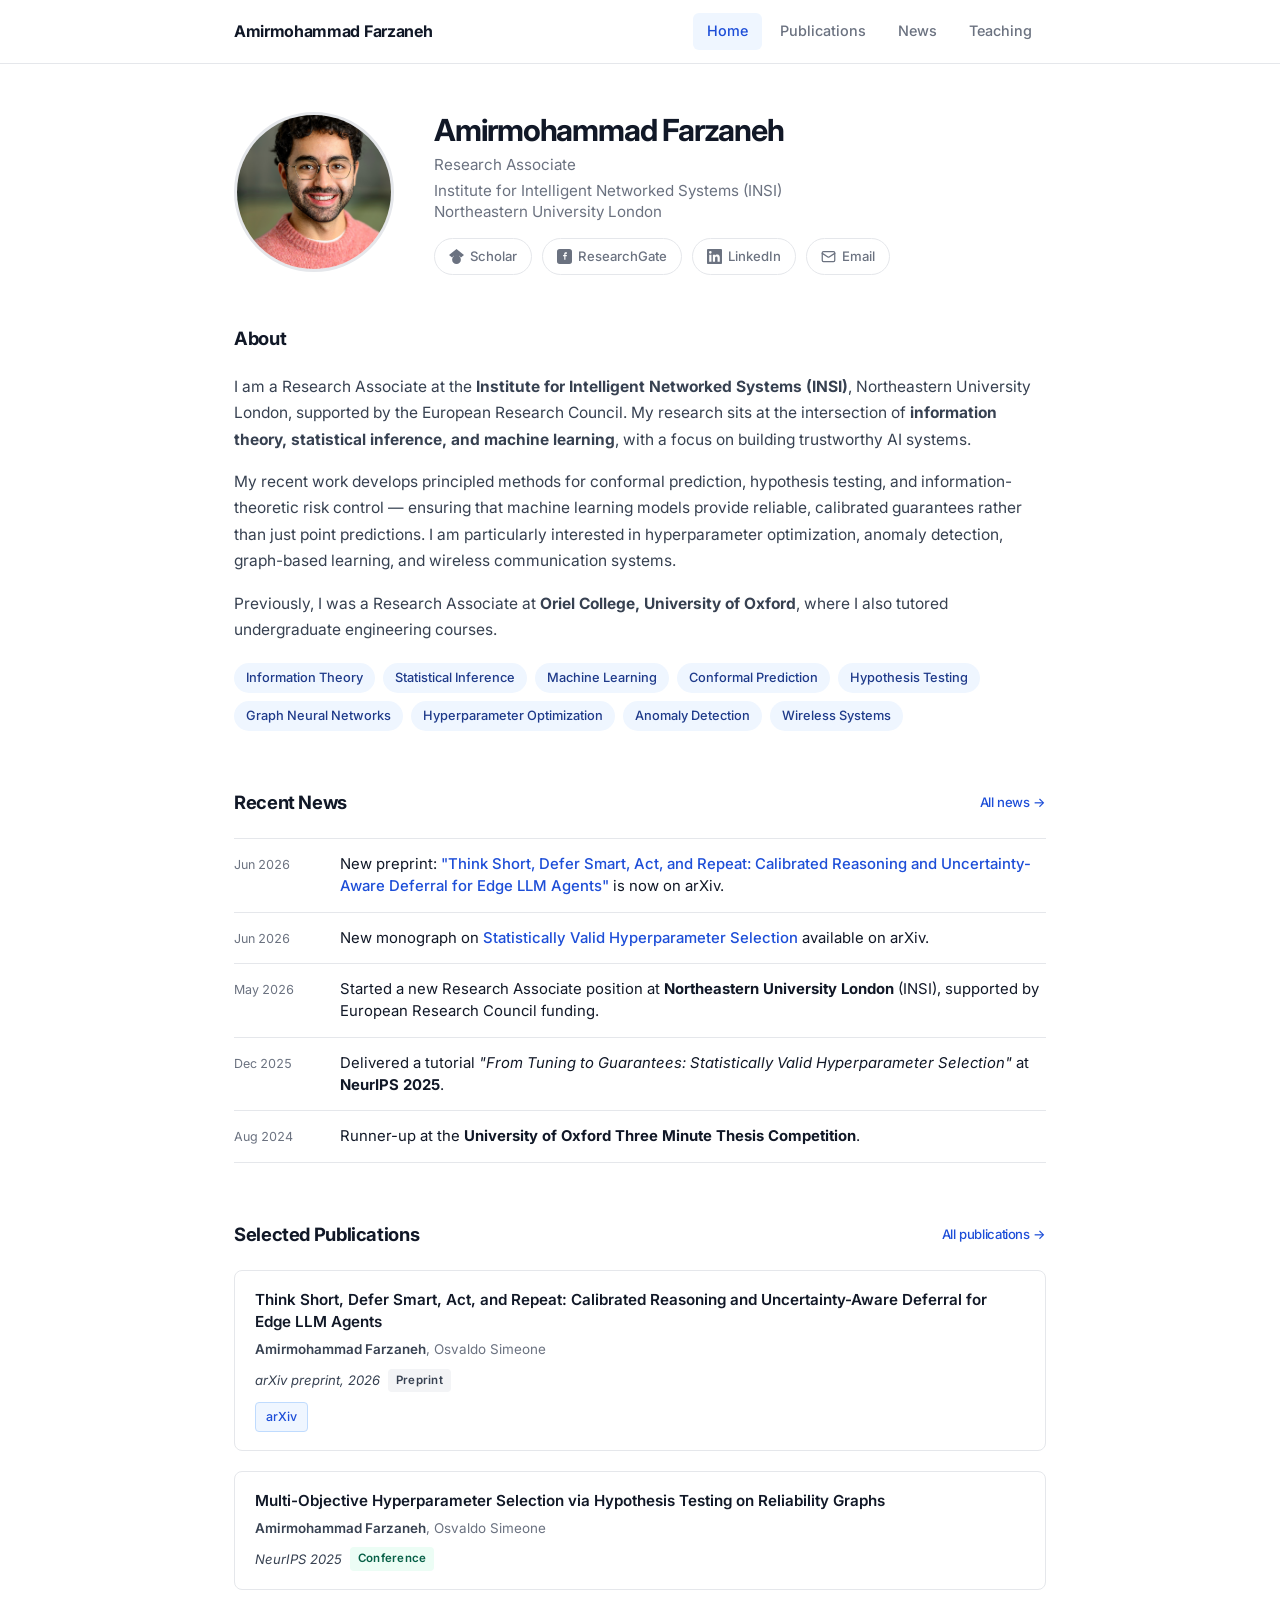
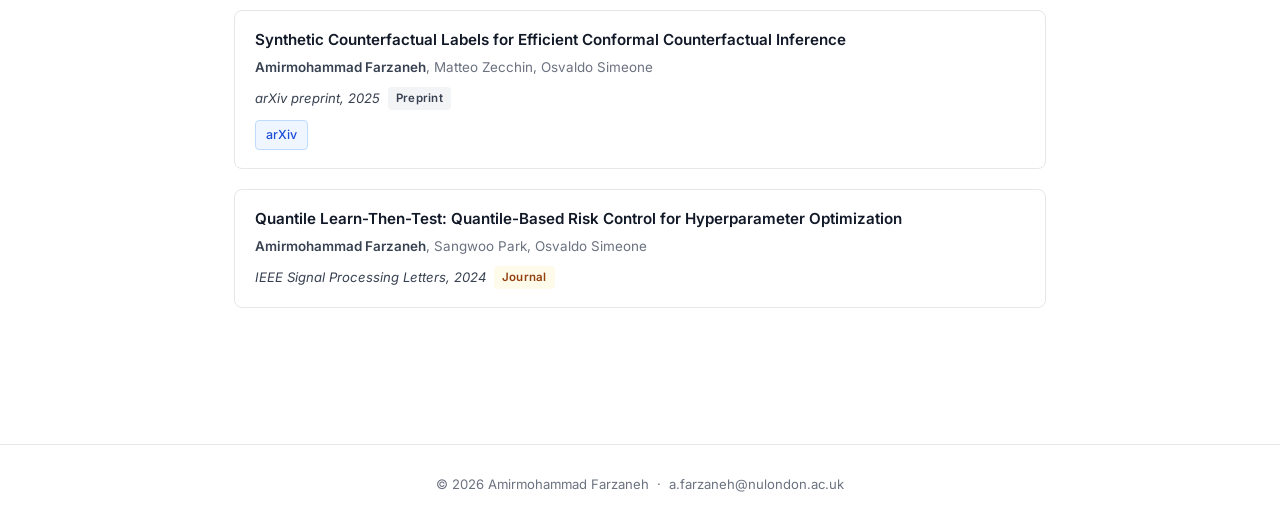
==== index.html @ ac5a04cb "Initial site — migrate from Owlstown to static GitHub Pages" ====
<!DOCTYPE html>
<html lang="en">
<head>
  <meta charset="UTF-8" />
  <meta name="viewport" content="width=device-width, initial-scale=1.0" />
  <title>Amirmohammad Farzaneh</title>
  <meta name="description" content="Research Associate at Northeastern University London. Information theory, statistical inference, and machine learning." />
  <link rel="preconnect" href="https://fonts.googleapis.com" />
  <link rel="preconnect" href="https://fonts.gstatic.com" crossorigin />
  <link href="https://fonts.googleapis.com/css2?family=Inter:wght@400;500;600;700&display=swap" rel="stylesheet" />
  <link rel="stylesheet" href="css/style.css" />
</head>
<body>

<!-- ── Navigation ──────────────────────────────────────── -->
<nav>
  <div class="nav-inner">
    <a href="index.html" class="nav-logo">Amirmohammad Farzaneh</a>
    <button class="nav-toggle" aria-label="Toggle menu" aria-expanded="false">
      <span></span><span></span><span></span>
    </button>
    <ul class="nav-links">
      <li><a href="index.html">Home</a></li>
      <li><a href="publications.html">Publications</a></li>
      <li><a href="news.html">News</a></li>
      <li><a href="teaching.html">Teaching</a></li>
    </ul>
  </div>
</nav>

<!-- ── Main ────────────────────────────────────────────── -->
<main>
  <div class="container">

    <!-- Profile -->
    <div class="profile">
      <div class="profile-photo">
        <img src="assets/profile.jpg" alt="Amirmohammad Farzaneh" />
      </div>
      <div class="profile-info">
        <h1>Amirmohammad Farzaneh</h1>
        <p class="profile-role">Research Associate</p>
        <p class="profile-role">Institute for Intelligent Networked Systems (INSI)<br>Northeastern University London</p>
        <div class="profile-social">
          <!-- Google Scholar -->
          <a class="social-btn" href="https://scholar.google.com/citations?user=N6nCkHMAAAAJ&hl=en" target="_blank" rel="noopener">
            <svg viewBox="0 0 24 24" fill="currentColor"><path d="M12 24a7 7 0 1 1 0-14 7 7 0 0 1 0 14zm0-24L0 9.5l4.838 3.94A8 8 0 0 1 12 10a8 8 0 0 1 7.162 3.44L24 9.5z"/></svg>
            Scholar
          </a>
          <!-- ResearchGate -->
          <a class="social-btn" href="https://www.researchgate.net/profile/Amirmohammad-Farzaneh" target="_blank" rel="noopener">
            <svg viewBox="0 0 24 24" fill="currentColor"><path d="M19.586 0H4.414A4.414 4.414 0 0 0 0 4.414v15.172A4.414 4.414 0 0 0 4.414 24h15.172A4.414 4.414 0 0 0 24 19.586V4.414A4.414 4.414 0 0 0 19.586 0zM13.5 17.354h-1.863v-5.952H9.775V9.54h1.863V7.677c0-1.55.927-2.386 2.318-2.386.659 0 1.346.05 2.004.149v2.191h-1.37c-1.049 0-1.09.499-1.09.999v.91h2.37l-.308 1.862H13.5v5.952z"/></svg>
            ResearchGate
          </a>
          <!-- LinkedIn -->
          <a class="social-btn" href="https://www.linkedin.com/in/amirmfar/" target="_blank" rel="noopener">
            <svg viewBox="0 0 24 24" fill="currentColor"><path d="M20.447 20.452h-3.554v-5.569c0-1.328-.027-3.037-1.852-3.037-1.853 0-2.136 1.445-2.136 2.939v5.667H9.351V9h3.414v1.561h.046c.477-.9 1.637-1.85 3.37-1.85 3.601 0 4.267 2.37 4.267 5.455v6.286zM5.337 7.433a2.062 2.062 0 0 1-2.063-2.065 2.064 2.064 0 1 1 2.063 2.065zm1.782 13.019H3.555V9h3.564v11.452zM22.225 0H1.771C.792 0 0 .774 0 1.729v20.542C0 23.227.792 24 1.771 24h20.451C23.2 24 24 23.227 24 22.271V1.729C24 .774 23.2 0 22.222 0h.003z"/></svg>
            LinkedIn
          </a>
          <!-- Email placeholder -->
          <a class="social-btn" href="mailto:a.farzaneh@nulondon.ac.uk">
            <svg viewBox="0 0 24 24" fill="none" stroke="currentColor" stroke-width="2" stroke-linecap="round" stroke-linejoin="round"><rect x="2" y="4" width="20" height="16" rx="2"/><path d="m22 7-8.97 5.7a1.94 1.94 0 0 1-2.06 0L2 7"/></svg>
            Email
          </a>
        </div>
      </div>
    </div>

    <!-- About -->
    <section>
      <h2 class="section-heading">About</h2>
      <div class="about-body">
        <p>
          I am a Research Associate at the <strong>Institute for Intelligent Networked Systems (INSI)</strong>,
          Northeastern University London, supported by the European Research Council.
          My research sits at the intersection of <strong>information theory, statistical inference,
          and machine learning</strong>, with a focus on building trustworthy AI systems.
        </p>
        <p>
          My recent work develops principled methods for conformal prediction, hypothesis testing,
          and information-theoretic risk control — ensuring that machine learning models provide
          reliable, calibrated guarantees rather than just point predictions. I am particularly
          interested in hyperparameter optimization, anomaly detection, graph-based learning,
          and wireless communication systems.
        </p>
        <p>
          Previously, I was a Research Associate at <strong>Oriel College, University of Oxford</strong>,
          where I also tutored undergraduate engineering courses.
        </p>

        <div class="research-tags">
          <span class="tag">Information Theory</span>
          <span class="tag">Statistical Inference</span>
          <span class="tag">Machine Learning</span>
          <span class="tag">Conformal Prediction</span>
          <span class="tag">Hypothesis Testing</span>
          <span class="tag">Graph Neural Networks</span>
          <span class="tag">Hyperparameter Optimization</span>
          <span class="tag">Anomaly Detection</span>
          <span class="tag">Wireless Systems</span>
        </div>
      </div>
    </section>

    <!-- Recent News -->
    <section>
      <h2 class="section-heading">
        Recent News
        <a href="news.html">All news →</a>
      </h2>
      <ul class="news-preview-list">
        <li class="news-preview-item">
          <span class="news-date-badge">Jun 2026</span>
          <p>New preprint: <a href="https://arxiv.org/abs/2607.26865" target="_blank" rel="noopener">"Think Short, Defer Smart, Act, and Repeat: Calibrated Reasoning and Uncertainty-Aware Deferral for Edge LLM Agents"</a> is now on arXiv.</p>
        </li>
        <li class="news-preview-item">
          <span class="news-date-badge">Jun 2026</span>
          <p>New monograph on <a href="news.html">Statistically Valid Hyperparameter Selection</a> available on arXiv.</p>
        </li>
        <li class="news-preview-item">
          <span class="news-date-badge">May 2026</span>
          <p>Started a new Research Associate position at <strong>Northeastern University London</strong> (INSI), supported by European Research Council funding.</p>
        </li>
        <li class="news-preview-item">
          <span class="news-date-badge">Dec 2025</span>
          <p>Delivered a tutorial <em>"From Tuning to Guarantees: Statistically Valid Hyperparameter Selection"</em> at <strong>NeurIPS 2025</strong>.</p>
        </li>
        <li class="news-preview-item">
          <span class="news-date-badge">Aug 2024</span>
          <p>Runner-up at the <strong>University of Oxford Three Minute Thesis Competition</strong>.</p>
        </li>
      </ul>
    </section>

    <!-- Selected Publications -->
    <section>
      <h2 class="section-heading">
        Selected Publications
        <a href="publications.html">All publications →</a>
      </h2>
      <ul class="pub-list">
        <li class="pub-item">
          <div class="pub-title">
            <a href="https://arxiv.org/abs/2607.26865" target="_blank" rel="noopener">
              Think Short, Defer Smart, Act, and Repeat: Calibrated Reasoning and Uncertainty-Aware Deferral for Edge LLM Agents
            </a>
          </div>
          <div class="pub-authors"><strong>Amirmohammad Farzaneh</strong>, Osvaldo Simeone</div>
          <div class="pub-meta">
            <span class="pub-venue">arXiv preprint, 2026</span>
            <span class="badge badge-pre">Preprint</span>
          </div>
          <div class="pub-links">
            <a class="pub-link" href="https://arxiv.org/abs/2607.26865" target="_blank" rel="noopener">arXiv</a>
          </div>
        </li>

        <li class="pub-item">
          <div class="pub-title">Multi-Objective Hyperparameter Selection via Hypothesis Testing on Reliability Graphs</div>
          <div class="pub-authors"><strong>Amirmohammad Farzaneh</strong>, Osvaldo Simeone</div>
          <div class="pub-meta">
            <span class="pub-venue">NeurIPS 2025</span>
            <span class="badge badge-conf">Conference</span>
          </div>
        </li>

        <li class="pub-item">
          <div class="pub-title">
            <a href="https://arxiv.org/abs/2509.04112" target="_blank" rel="noopener">
              Synthetic Counterfactual Labels for Efficient Conformal Counterfactual Inference
            </a>
          </div>
          <div class="pub-authors"><strong>Amirmohammad Farzaneh</strong>, Matteo Zecchin, Osvaldo Simeone</div>
          <div class="pub-meta">
            <span class="pub-venue">arXiv preprint, 2025</span>
            <span class="badge badge-pre">Preprint</span>
          </div>
          <div class="pub-links">
            <a class="pub-link" href="https://arxiv.org/abs/2509.04112" target="_blank" rel="noopener">arXiv</a>
          </div>
        </li>

        <li class="pub-item">
          <div class="pub-title">Quantile Learn-Then-Test: Quantile-Based Risk Control for Hyperparameter Optimization</div>
          <div class="pub-authors"><strong>Amirmohammad Farzaneh</strong>, Sangwoo Park, Osvaldo Simeone</div>
          <div class="pub-meta">
            <span class="pub-venue">IEEE Signal Processing Letters, 2024</span>
            <span class="badge badge-jour">Journal</span>
          </div>
        </li>
      </ul>
    </section>

  </div>
</main>

<!-- ── Footer ───────────────────────────────────────────── -->
<footer>
  <p>© 2026 Amirmohammad Farzaneh &nbsp;·&nbsp; <a href="mailto:a.farzaneh@nulondon.ac.uk">a.farzaneh@nulondon.ac.uk</a></p>
</footer>

<script src="js/main.js"></script>
</body>
</html>
---- css/style.css ----
/* =========================================================
   afarzaneh.com — main stylesheet
   ========================================================= */

/* ---- Variables ----------------------------------------- */
:root {
  --blue:       #1d4ed8;
  --blue-dark:  #1e3a8a;
  --blue-light: #eff6ff;
  --text:       #111827;
  --muted:      #6b7280;
  --border:     #e5e7eb;
  --bg:         #ffffff;
  --bg-soft:    #f9fafb;
  --radius:     8px;
  --max-w:      860px;
  --nav-h:      64px;
  --transition: 0.18s ease;
}

/* ---- Reset & Base -------------------------------------- */
*, *::before, *::after { box-sizing: border-box; margin: 0; padding: 0; }

html { scroll-behavior: smooth; font-size: 16px; }

body {
  font-family: 'Inter', system-ui, -apple-system, sans-serif;
  color: var(--text);
  background: var(--bg);
  line-height: 1.7;
  -webkit-font-smoothing: antialiased;
}

a {
  color: var(--blue);
  text-decoration: none;
  transition: color var(--transition);
}
a:hover { color: var(--blue-dark); text-decoration: underline; }

img { max-width: 100%; display: block; }

/* ---- Layout -------------------------------------------- */
.container {
  max-width: var(--max-w);
  margin: 0 auto;
  padding: 0 24px;
}

main {
  padding-top: calc(var(--nav-h) + 48px);
  padding-bottom: 80px;
  min-height: calc(100vh - var(--nav-h));
}

section { margin-bottom: 56px; }

/* ---- Navigation ---------------------------------------- */
nav {
  position: fixed;
  top: 0; left: 0; right: 0;
  height: var(--nav-h);
  background: rgba(255,255,255,0.95);
  backdrop-filter: blur(10px);
  border-bottom: 1px solid var(--border);
  z-index: 100;
}

.nav-inner {
  max-width: var(--max-w);
  margin: 0 auto;
  padding: 0 24px;
  height: 100%;
  display: flex;
  align-items: center;
  justify-content: space-between;
}

.nav-logo {
  font-weight: 700;
  font-size: 1rem;
  color: var(--text);
  letter-spacing: -0.02em;
}
.nav-logo:hover { color: var(--blue); text-decoration: none; }

.nav-links {
  display: flex;
  gap: 4px;
  list-style: none;
}

.nav-links a {
  display: block;
  padding: 6px 14px;
  border-radius: 6px;
  font-size: 0.9rem;
  font-weight: 500;
  color: var(--muted);
  transition: color var(--transition), background var(--transition);
}
.nav-links a:hover,
.nav-links a.active {
  color: var(--blue);
  background: var(--blue-light);
  text-decoration: none;
}

/* Hamburger */
.nav-toggle {
  display: none;
  flex-direction: column;
  gap: 5px;
  cursor: pointer;
  padding: 6px;
  border: none;
  background: none;
}
.nav-toggle span {
  display: block;
  width: 22px;
  height: 2px;
  background: var(--text);
  border-radius: 2px;
  transition: var(--transition);
}

/* ---- Page Title ---------------------------------------- */
.page-title {
  font-size: 1.75rem;
  font-weight: 700;
  letter-spacing: -0.03em;
  margin-bottom: 32px;
  color: var(--text);
}

/* ---- Home / About -------------------------------------- */
.profile {
  display: flex;
  gap: 40px;
  align-items: flex-start;
  margin-bottom: 48px;
}

.profile-photo {
  flex-shrink: 0;
  width: 160px;
  height: 160px;
  border-radius: 50%;
  overflow: hidden;
  background: var(--blue-light);
  border: 3px solid var(--border);
  display: flex;
  align-items: center;
  justify-content: center;
}

.profile-photo img {
  width: 100%;
  height: 100%;
  object-fit: cover;
}

.profile-photo .initials {
  font-size: 2.5rem;
  font-weight: 700;
  color: var(--blue);
  letter-spacing: -0.04em;
}

.profile-info h1 {
  font-size: 1.9rem;
  font-weight: 700;
  letter-spacing: -0.04em;
  line-height: 1.2;
  margin-bottom: 6px;
}

.profile-role {
  font-size: 0.95rem;
  color: var(--muted);
  margin-bottom: 4px;
  line-height: 1.4;
}

.profile-social {
  display: flex;
  gap: 10px;
  margin-top: 16px;
  flex-wrap: wrap;
}

.social-btn {
  display: inline-flex;
  align-items: center;
  gap: 6px;
  padding: 6px 14px;
  border: 1px solid var(--border);
  border-radius: 20px;
  font-size: 0.82rem;
  font-weight: 500;
  color: var(--muted);
  transition: border-color var(--transition), color var(--transition), background var(--transition);
}
.social-btn:hover {
  border-color: var(--blue);
  color: var(--blue);
  background: var(--blue-light);
  text-decoration: none;
}
.social-btn svg { width: 15px; height: 15px; }

/* About body text */
.about-body p {
  margin-bottom: 16px;
  color: #374151;
  font-size: 0.97rem;
}

.research-tags {
  display: flex;
  flex-wrap: wrap;
  gap: 8px;
  margin-top: 20px;
}

.tag {
  display: inline-block;
  padding: 4px 12px;
  background: var(--blue-light);
  color: var(--blue-dark);
  border-radius: 20px;
  font-size: 0.8rem;
  font-weight: 500;
}

/* Home — Recent News preview */
.news-preview-list {
  list-style: none;
  display: flex;
  flex-direction: column;
  gap: 0;
}

.news-preview-item {
  display: flex;
  gap: 16px;
  padding: 14px 0;
  border-bottom: 1px solid var(--border);
  align-items: baseline;
}
.news-preview-item:first-child { border-top: 1px solid var(--border); }

.news-date-badge {
  flex-shrink: 0;
  width: 90px;
  font-size: 0.78rem;
  color: var(--muted);
  font-variant-numeric: tabular-nums;
  padding-top: 1px;
}

.news-preview-item p {
  font-size: 0.93rem;
  color: var(--text);
  line-height: 1.5;
}
.news-preview-item a { font-weight: 500; }

/* Section headings */
.section-heading {
  font-size: 1.15rem;
  font-weight: 700;
  letter-spacing: -0.02em;
  margin-bottom: 20px;
  color: var(--text);
  display: flex;
  align-items: center;
  justify-content: space-between;
}

.section-heading a {
  font-size: 0.82rem;
  font-weight: 500;
  color: var(--blue);
}

/* ---- Publications -------------------------------------- */
.year-group { margin-bottom: 40px; }

.year-label {
  font-size: 0.78rem;
  font-weight: 700;
  letter-spacing: 0.08em;
  text-transform: uppercase;
  color: var(--muted);
  margin-bottom: 12px;
  padding-bottom: 8px;
  border-bottom: 1px solid var(--border);
}

.pub-list {
  list-style: none;
  display: flex;
  flex-direction: column;
  gap: 20px;
}

.pub-item {
  padding: 18px 20px;
  border: 1px solid var(--border);
  border-radius: var(--radius);
  background: var(--bg);
  transition: border-color var(--transition), box-shadow var(--transition);
}
.pub-item:hover {
  border-color: #93c5fd;
  box-shadow: 0 2px 12px rgba(29,78,216,0.07);
}

.pub-title {
  font-size: 0.95rem;
  font-weight: 600;
  color: var(--text);
  line-height: 1.45;
  margin-bottom: 5px;
}
.pub-title a { color: inherit; }
.pub-title a:hover { color: var(--blue); text-decoration: none; }

.pub-authors {
  font-size: 0.84rem;
  color: var(--muted);
  margin-bottom: 8px;
}
.pub-authors strong { color: #374151; font-weight: 600; }

.pub-meta {
  display: flex;
  align-items: center;
  gap: 8px;
  flex-wrap: wrap;
}

.pub-venue {
  font-size: 0.82rem;
  color: #374151;
  font-style: italic;
}

.badge {
  display: inline-block;
  padding: 2px 8px;
  border-radius: 4px;
  font-size: 0.72rem;
  font-weight: 600;
  letter-spacing: 0.02em;
}

.badge-conf   { background: #ecfdf5; color: #065f46; }
.badge-jour   { background: #fffbeb; color: #92400e; }
.badge-pre    { background: #f3f4f6; color: #374151; }
.badge-workshop { background: #fdf4ff; color: #6b21a8; }

.pub-links {
  display: flex;
  gap: 8px;
  margin-top: 10px;
  flex-wrap: wrap;
}

.pub-link {
  display: inline-flex;
  align-items: center;
  gap: 4px;
  font-size: 0.78rem;
  font-weight: 500;
  color: var(--blue);
  padding: 3px 10px;
  border: 1px solid #bfdbfe;
  border-radius: 4px;
  background: var(--blue-light);
  transition: background var(--transition), border-color var(--transition);
}
.pub-link:hover {
  background: #dbeafe;
  border-color: var(--blue);
  text-decoration: none;
}

/* ---- News / Posts ------------------------------------- */
.news-list {
  display: flex;
  flex-direction: column;
  gap: 24px;
}

.news-card {
  padding: 22px 24px;
  border: 1px solid var(--border);
  border-radius: var(--radius);
  background: var(--bg);
  transition: border-color var(--transition), box-shadow var(--transition);
}
.news-card:hover {
  border-color: #93c5fd;
  box-shadow: 0 2px 12px rgba(29,78,216,0.07);
}

.news-card-date {
  font-size: 0.78rem;
  color: var(--muted);
  margin-bottom: 6px;
  font-variant-numeric: tabular-nums;
}

.news-card-title {
  font-size: 1.05rem;
  font-weight: 700;
  color: var(--text);
  margin-bottom: 10px;
  line-height: 1.35;
  letter-spacing: -0.02em;
}

.news-card-body {
  font-size: 0.9rem;
  color: #374151;
  line-height: 1.6;
}

/* ---- Teaching ------------------------------------------ */
.teaching-intro {
  font-size: 0.95rem;
  color: #374151;
  margin-bottom: 28px;
  line-height: 1.65;
}

.institution-group { margin-bottom: 40px; }

.institution-name {
  font-size: 0.78rem;
  font-weight: 700;
  letter-spacing: 0.08em;
  text-transform: uppercase;
  color: var(--muted);
  margin-bottom: 12px;
  padding-bottom: 8px;
  border-bottom: 1px solid var(--border);
}

.course-list {
  list-style: none;
  display: flex;
  flex-direction: column;
  gap: 14px;
}

.course-item {
  padding: 16px 20px;
  border: 1px solid var(--border);
  border-radius: var(--radius);
  display: flex;
  gap: 16px;
  align-items: flex-start;
  background: var(--bg);
  transition: border-color var(--transition), box-shadow var(--transition);
}
.course-item:hover {
  border-color: #93c5fd;
  box-shadow: 0 2px 12px rgba(29,78,216,0.07);
}

.course-code {
  flex-shrink: 0;
  width: 36px;
  height: 36px;
  border-radius: 8px;
  background: var(--blue-light);
  display: flex;
  align-items: center;
  justify-content: center;
  font-size: 0.7rem;
  font-weight: 700;
  color: var(--blue-dark);
  text-align: center;
  line-height: 1.2;
}

.course-name {
  font-size: 0.95rem;
  font-weight: 600;
  color: var(--text);
  margin-bottom: 2px;
}

.course-desc {
  font-size: 0.85rem;
  color: var(--muted);
}

/* ---- Footer -------------------------------------------- */
footer {
  border-top: 1px solid var(--border);
  padding: 28px 24px;
  text-align: center;
  font-size: 0.82rem;
  color: var(--muted);
}

footer a { color: var(--muted); }
footer a:hover { color: var(--blue); }

/* ---- Utilities ----------------------------------------- */
.mt-2 { margin-top: 8px; }
.mt-4 { margin-top: 16px; }

/* ---- Responsive ---------------------------------------- */
@media (max-width: 640px) {
  :root { --nav-h: 56px; }

  main { padding-top: calc(var(--nav-h) + 32px); }

  .nav-links {
    display: none;
    position: absolute;
    top: var(--nav-h);
    left: 0; right: 0;
    background: var(--bg);
    border-bottom: 1px solid var(--border);
    flex-direction: column;
    gap: 0;
    padding: 8px 16px 16px;
  }
  .nav-links.open { display: flex; }
  .nav-links a { padding: 10px 12px; border-radius: 6px; }

  .nav-toggle { display: flex; }

  .profile { flex-direction: column; align-items: center; text-align: center; gap: 20px; }
  .profile-social { justify-content: center; }
  .profile-photo { width: 130px; height: 130px; }
  .profile-info h1 { font-size: 1.6rem; }

  .news-preview-item { flex-direction: column; gap: 4px; }
  .news-date-badge { width: auto; }

  .page-title { font-size: 1.4rem; }

  .pub-item, .news-card, .course-item { padding: 14px 16px; }
}
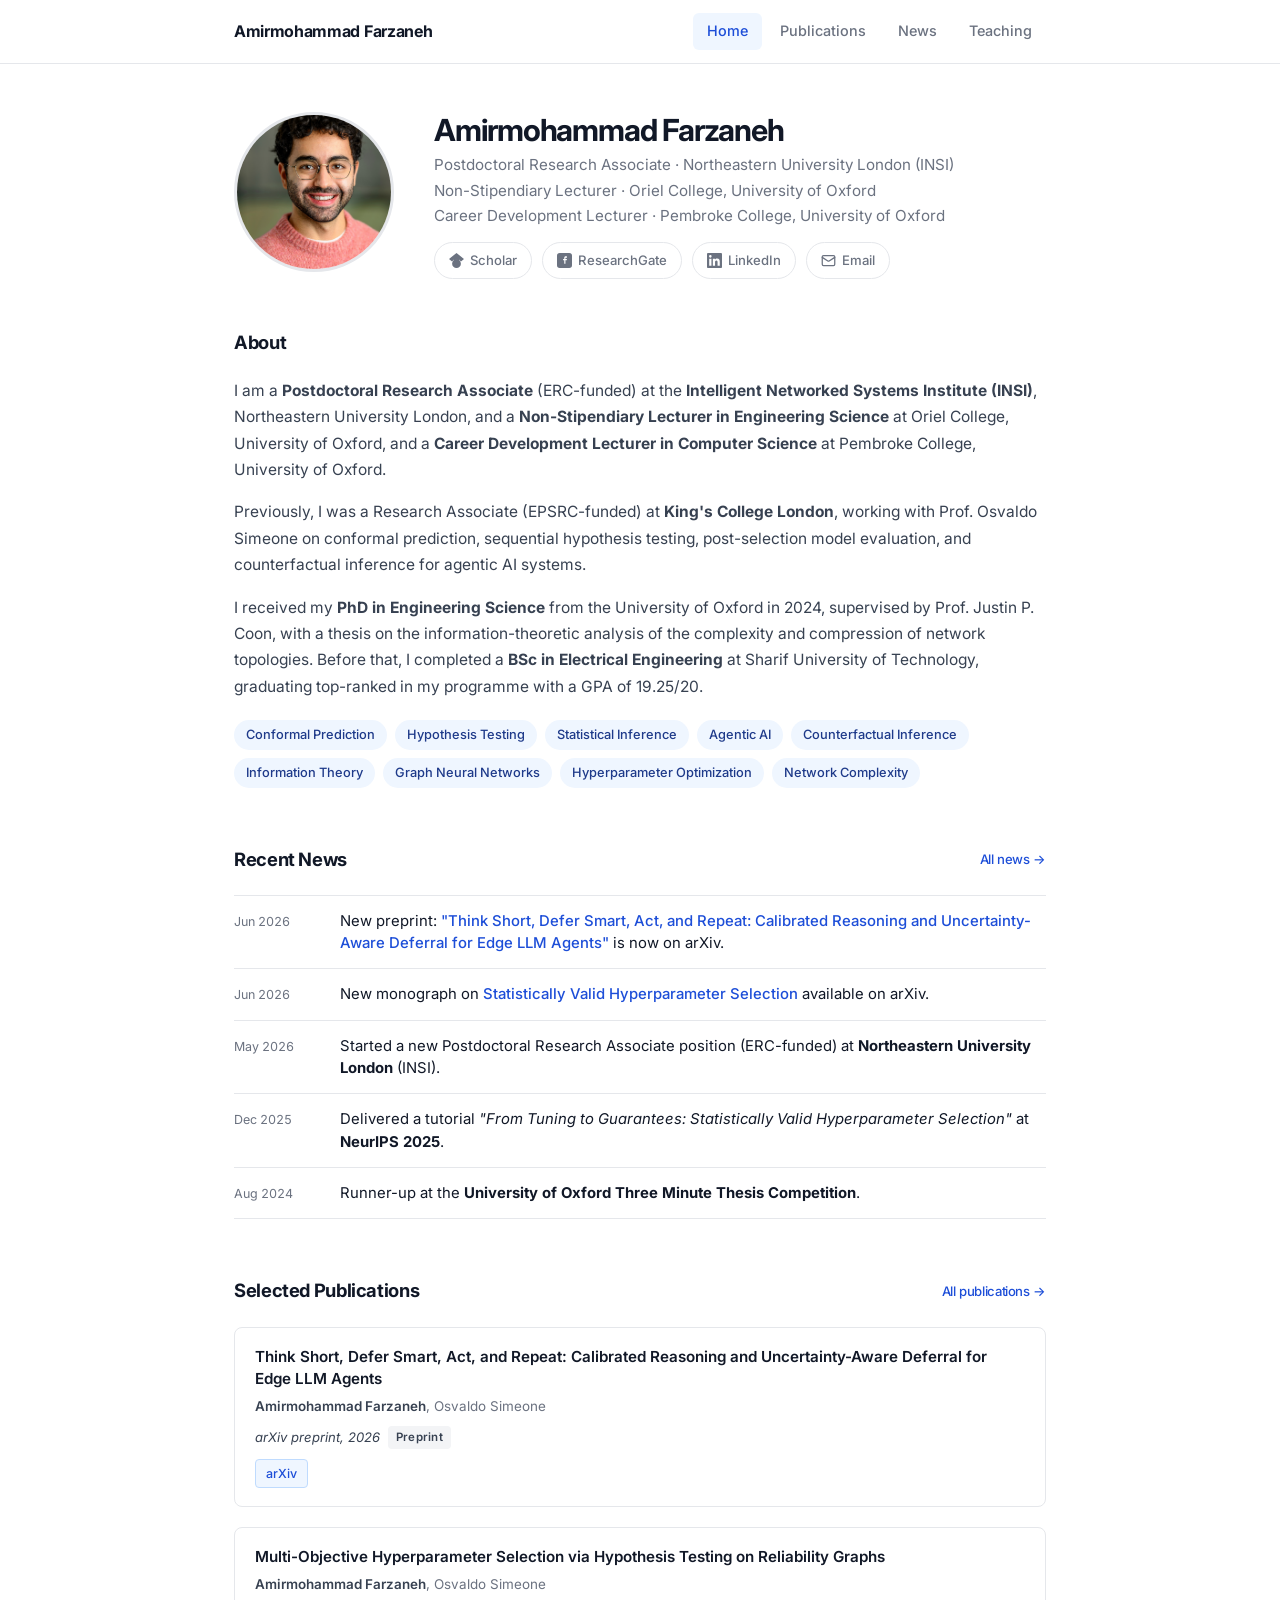
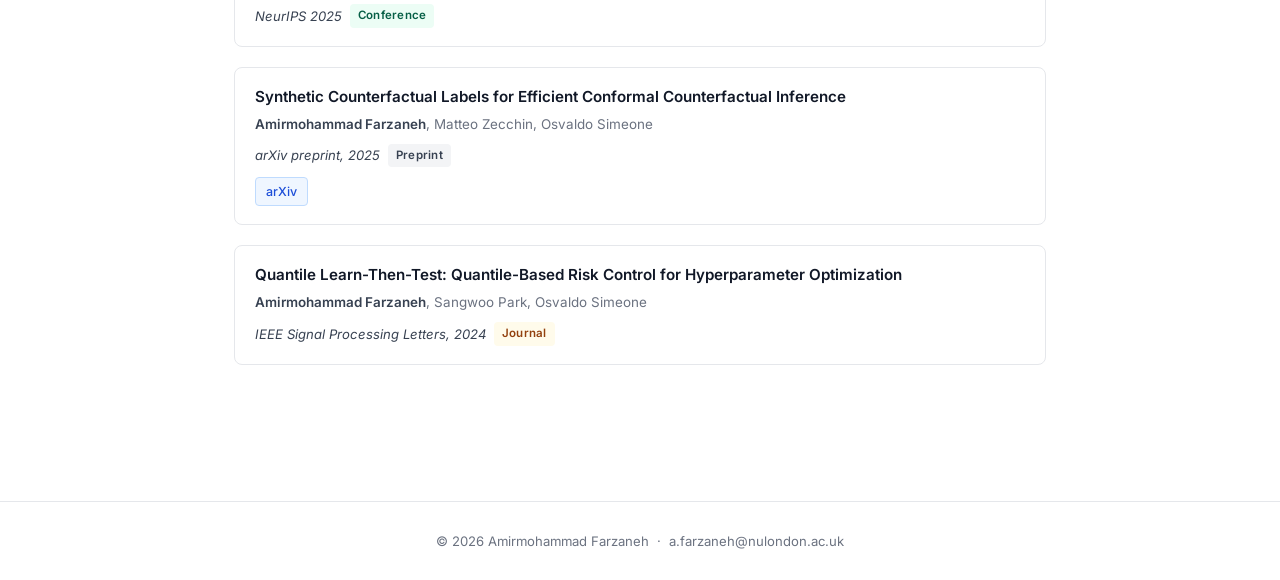
==== commit 61ebbe20: "Fix bio and titles to match CV accurately" ====
--- a/index.html
+++ b/index.html
@@ -39,8 +39,9 @@
       </div>
       <div class="profile-info">
         <h1>Amirmohammad Farzaneh</h1>
-        <p class="profile-role">Research Associate</p>
-        <p class="profile-role">Institute for Intelligent Networked Systems (INSI)<br>Northeastern University London</p>
+        <p class="profile-role">Postdoctoral Research Associate · Northeastern University London (INSI)</p>
+        <p class="profile-role">Non-Stipendiary Lecturer · Oriel College, University of Oxford</p>
+        <p class="profile-role">Career Development Lecturer · Pembroke College, University of Oxford</p>
         <div class="profile-social">
           <!-- Google Scholar -->
           <a class="social-btn" href="https://scholar.google.com/citations?user=N6nCkHMAAAAJ&hl=en" target="_blank" rel="noopener">
@@ -71,33 +72,35 @@
       <h2 class="section-heading">About</h2>
       <div class="about-body">
         <p>
-          I am a Research Associate at the <strong>Institute for Intelligent Networked Systems (INSI)</strong>,
-          Northeastern University London, supported by the European Research Council.
-          My research sits at the intersection of <strong>information theory, statistical inference,
-          and machine learning</strong>, with a focus on building trustworthy AI systems.
+          I am a <strong>Postdoctoral Research Associate</strong> (ERC-funded) at the
+          <strong>Intelligent Networked Systems Institute (INSI)</strong>, Northeastern University London,
+          and a <strong>Non-Stipendiary Lecturer in Engineering Science</strong> at Oriel College,
+          University of Oxford, and a <strong>Career Development Lecturer in Computer Science</strong>
+          at Pembroke College, University of Oxford.
         </p>
         <p>
-          My recent work develops principled methods for conformal prediction, hypothesis testing,
-          and information-theoretic risk control — ensuring that machine learning models provide
-          reliable, calibrated guarantees rather than just point predictions. I am particularly
-          interested in hyperparameter optimization, anomaly detection, graph-based learning,
-          and wireless communication systems.
+          Previously, I was a Research Associate (EPSRC-funded) at <strong>King's College London</strong>,
+          working with Prof. Osvaldo Simeone on conformal prediction, sequential hypothesis testing,
+          post-selection model evaluation, and counterfactual inference for agentic AI systems.
         </p>
         <p>
-          Previously, I was a Research Associate at <strong>Oriel College, University of Oxford</strong>,
-          where I also tutored undergraduate engineering courses.
+          I received my <strong>PhD in Engineering Science</strong> from the University of Oxford in 2024,
+          supervised by Prof. Justin P. Coon, with a thesis on the information-theoretic analysis of the
+          complexity and compression of network topologies. Before that, I completed a
+          <strong>BSc in Electrical Engineering</strong> at Sharif University of Technology, graduating
+          top-ranked in my programme with a GPA of 19.25/20.
         </p>
 
         <div class="research-tags">
-          <span class="tag">Information Theory</span>
-          <span class="tag">Statistical Inference</span>
-          <span class="tag">Machine Learning</span>
           <span class="tag">Conformal Prediction</span>
           <span class="tag">Hypothesis Testing</span>
+          <span class="tag">Statistical Inference</span>
+          <span class="tag">Agentic AI</span>
+          <span class="tag">Counterfactual Inference</span>
+          <span class="tag">Information Theory</span>
           <span class="tag">Graph Neural Networks</span>
           <span class="tag">Hyperparameter Optimization</span>
-          <span class="tag">Anomaly Detection</span>
-          <span class="tag">Wireless Systems</span>
+          <span class="tag">Network Complexity</span>
         </div>
       </div>
     </section>
@@ -119,7 +122,7 @@
         </li>
         <li class="news-preview-item">
           <span class="news-date-badge">May 2026</span>
-          <p>Started a new Research Associate position at <strong>Northeastern University London</strong> (INSI), supported by European Research Council funding.</p>
+          <p>Started a new Postdoctoral Research Associate position (ERC-funded) at <strong>Northeastern University London</strong> (INSI).</p>
         </li>
         <li class="news-preview-item">
           <span class="news-date-badge">Dec 2025</span>
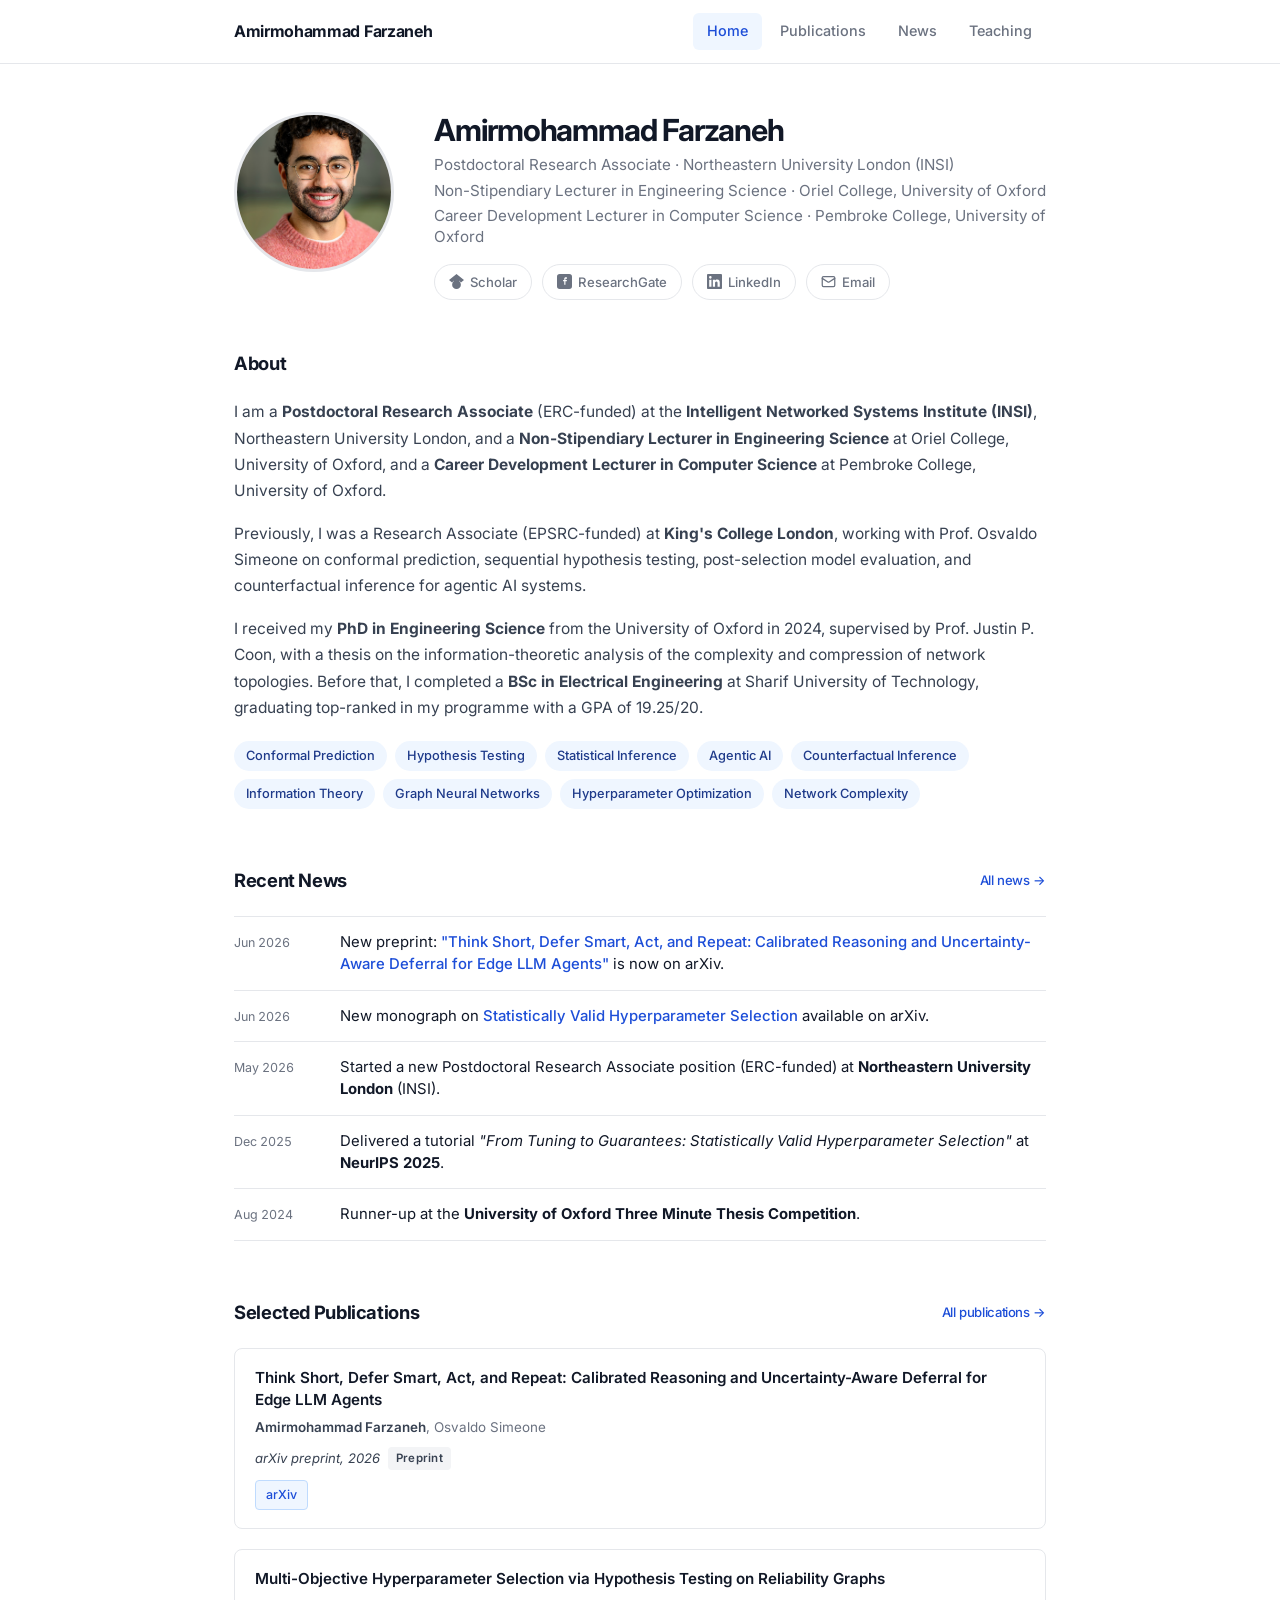
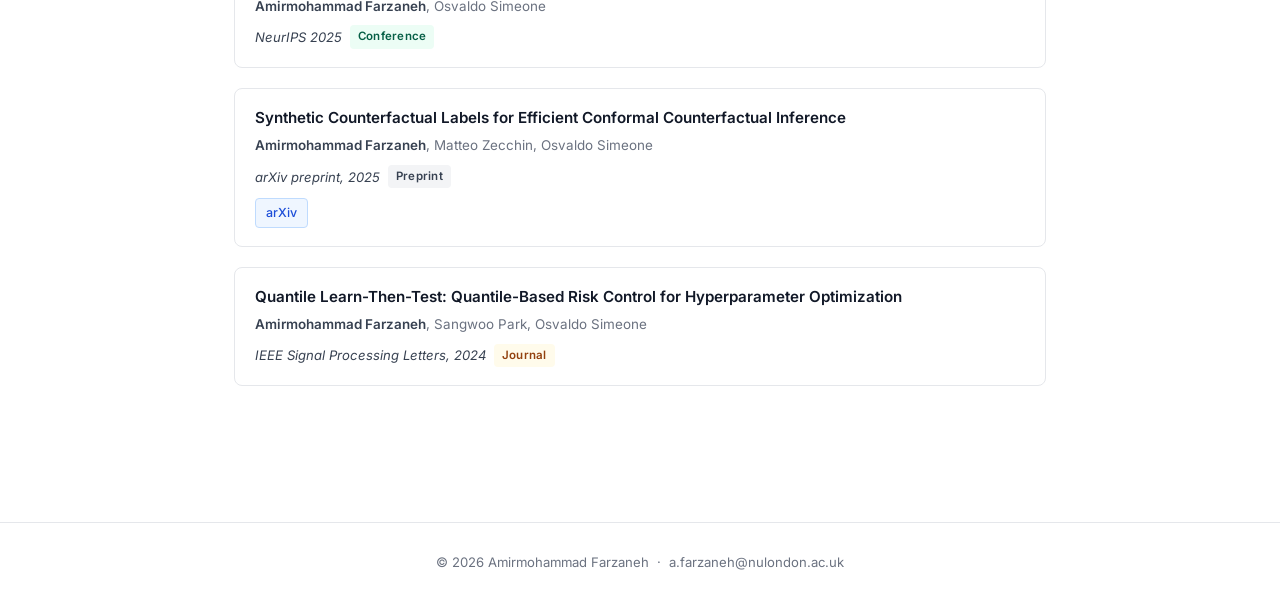
==== commit 8c99547b: "Add subject areas to Oxford lecturer titles on homepage Co-Authored-By: Claude Sonnet 4.6 <noreply@a" ====
--- a/index.html
+++ b/index.html
@@ -40,8 +40,8 @@
       <div class="profile-info">
         <h1>Amirmohammad Farzaneh</h1>
         <p class="profile-role">Postdoctoral Research Associate · Northeastern University London (INSI)</p>
-        <p class="profile-role">Non-Stipendiary Lecturer · Oriel College, University of Oxford</p>
-        <p class="profile-role">Career Development Lecturer · Pembroke College, University of Oxford</p>
+        <p class="profile-role">Non-Stipendiary Lecturer in Engineering Science · Oriel College, University of Oxford</p>
+        <p class="profile-role">Career Development Lecturer in Computer Science · Pembroke College, University of Oxford</p>
         <div class="profile-social">
           <!-- Google Scholar -->
           <a class="social-btn" href="https://scholar.google.com/citations?user=N6nCkHMAAAAJ&hl=en" target="_blank" rel="noopener">
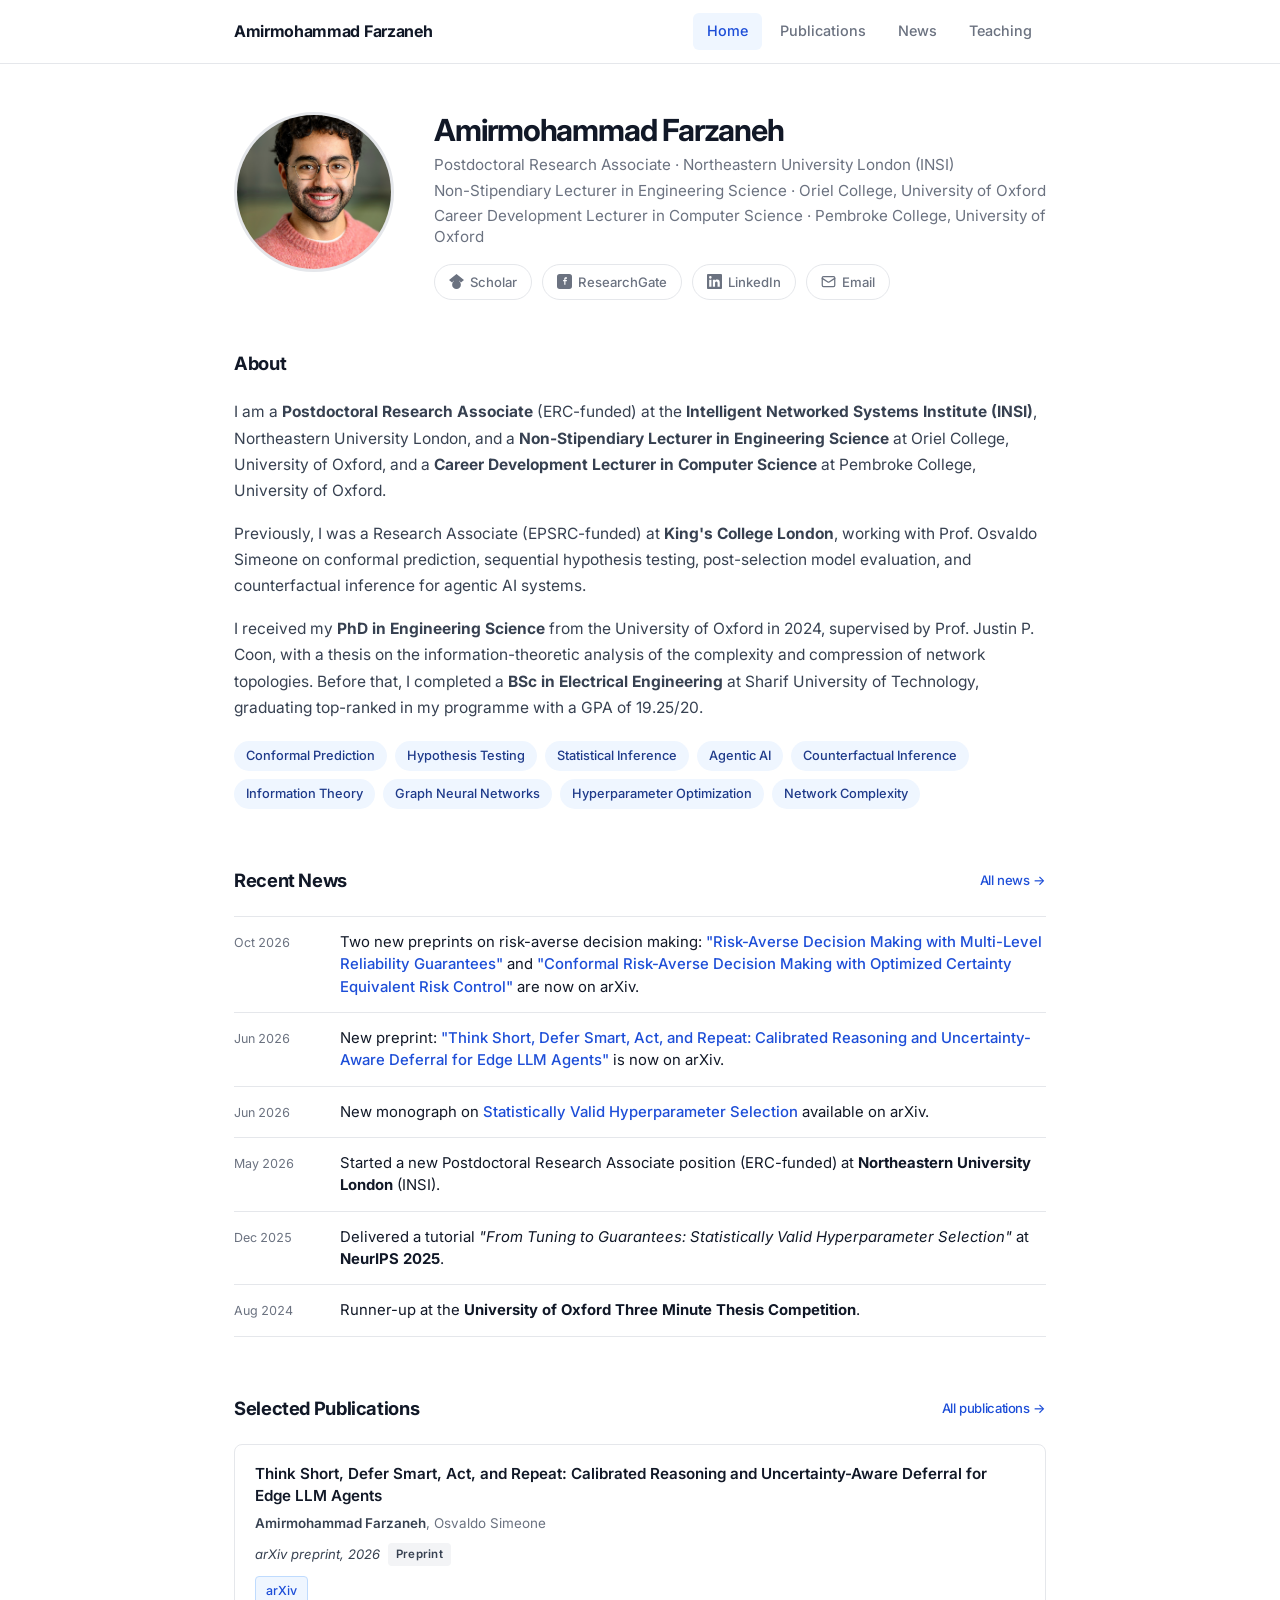
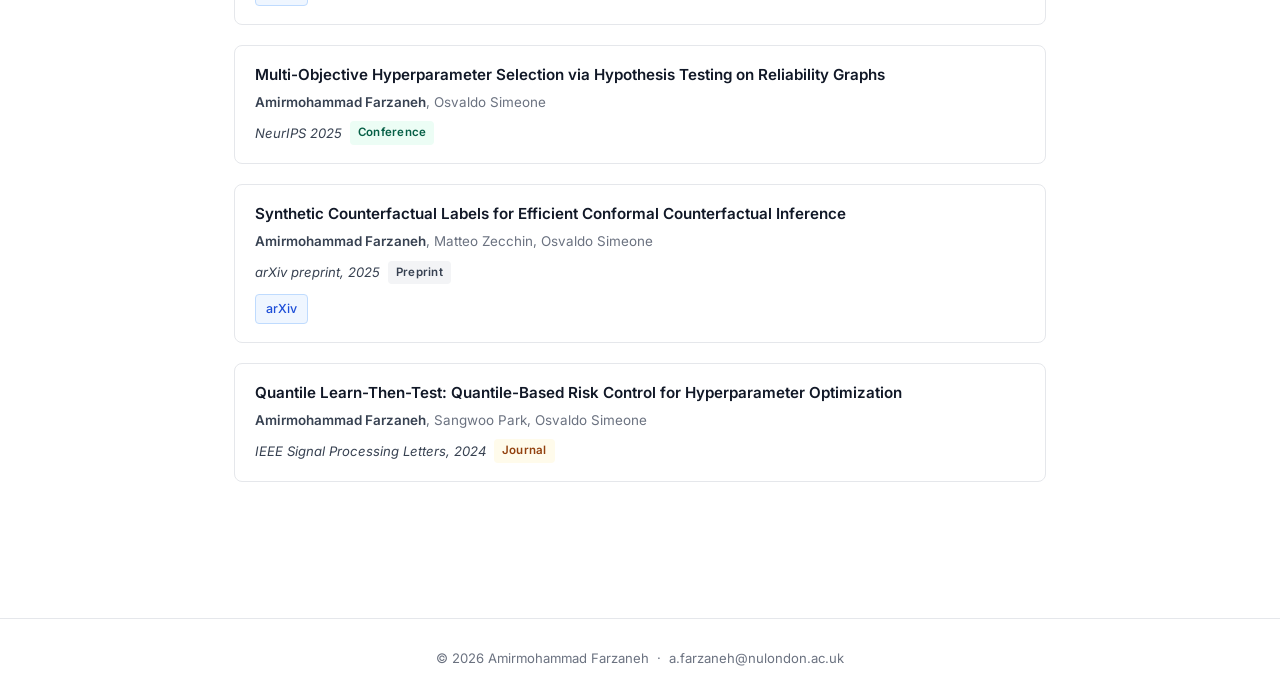
==== commit 8061e018: "Restore previous Oriel courses and add new preprints to homepage news Co-Authored-By: Claude Sonnet " ====
--- a/index.html
+++ b/index.html
@@ -113,6 +113,10 @@
       </h2>
       <ul class="news-preview-list">
         <li class="news-preview-item">
+          <span class="news-date-badge">Oct 2026</span>
+          <p>Two new preprints on risk-averse decision making: <a href="https://arxiv.org/abs/2609.11524" target="_blank" rel="noopener">"Risk-Averse Decision Making with Multi-Level Reliability Guarantees"</a> and <a href="https://arxiv.org/abs/2608.28179" target="_blank" rel="noopener">"Conformal Risk-Averse Decision Making with Optimized Certainty Equivalent Risk Control"</a> are now on arXiv.</p>
+        </li>
+        <li class="news-preview-item">
           <span class="news-date-badge">Jun 2026</span>
           <p>New preprint: <a href="https://arxiv.org/abs/2607.26865" target="_blank" rel="noopener">"Think Short, Defer Smart, Act, and Repeat: Calibrated Reasoning and Uncertainty-Aware Deferral for Edge LLM Agents"</a> is now on arXiv.</p>
         </li>
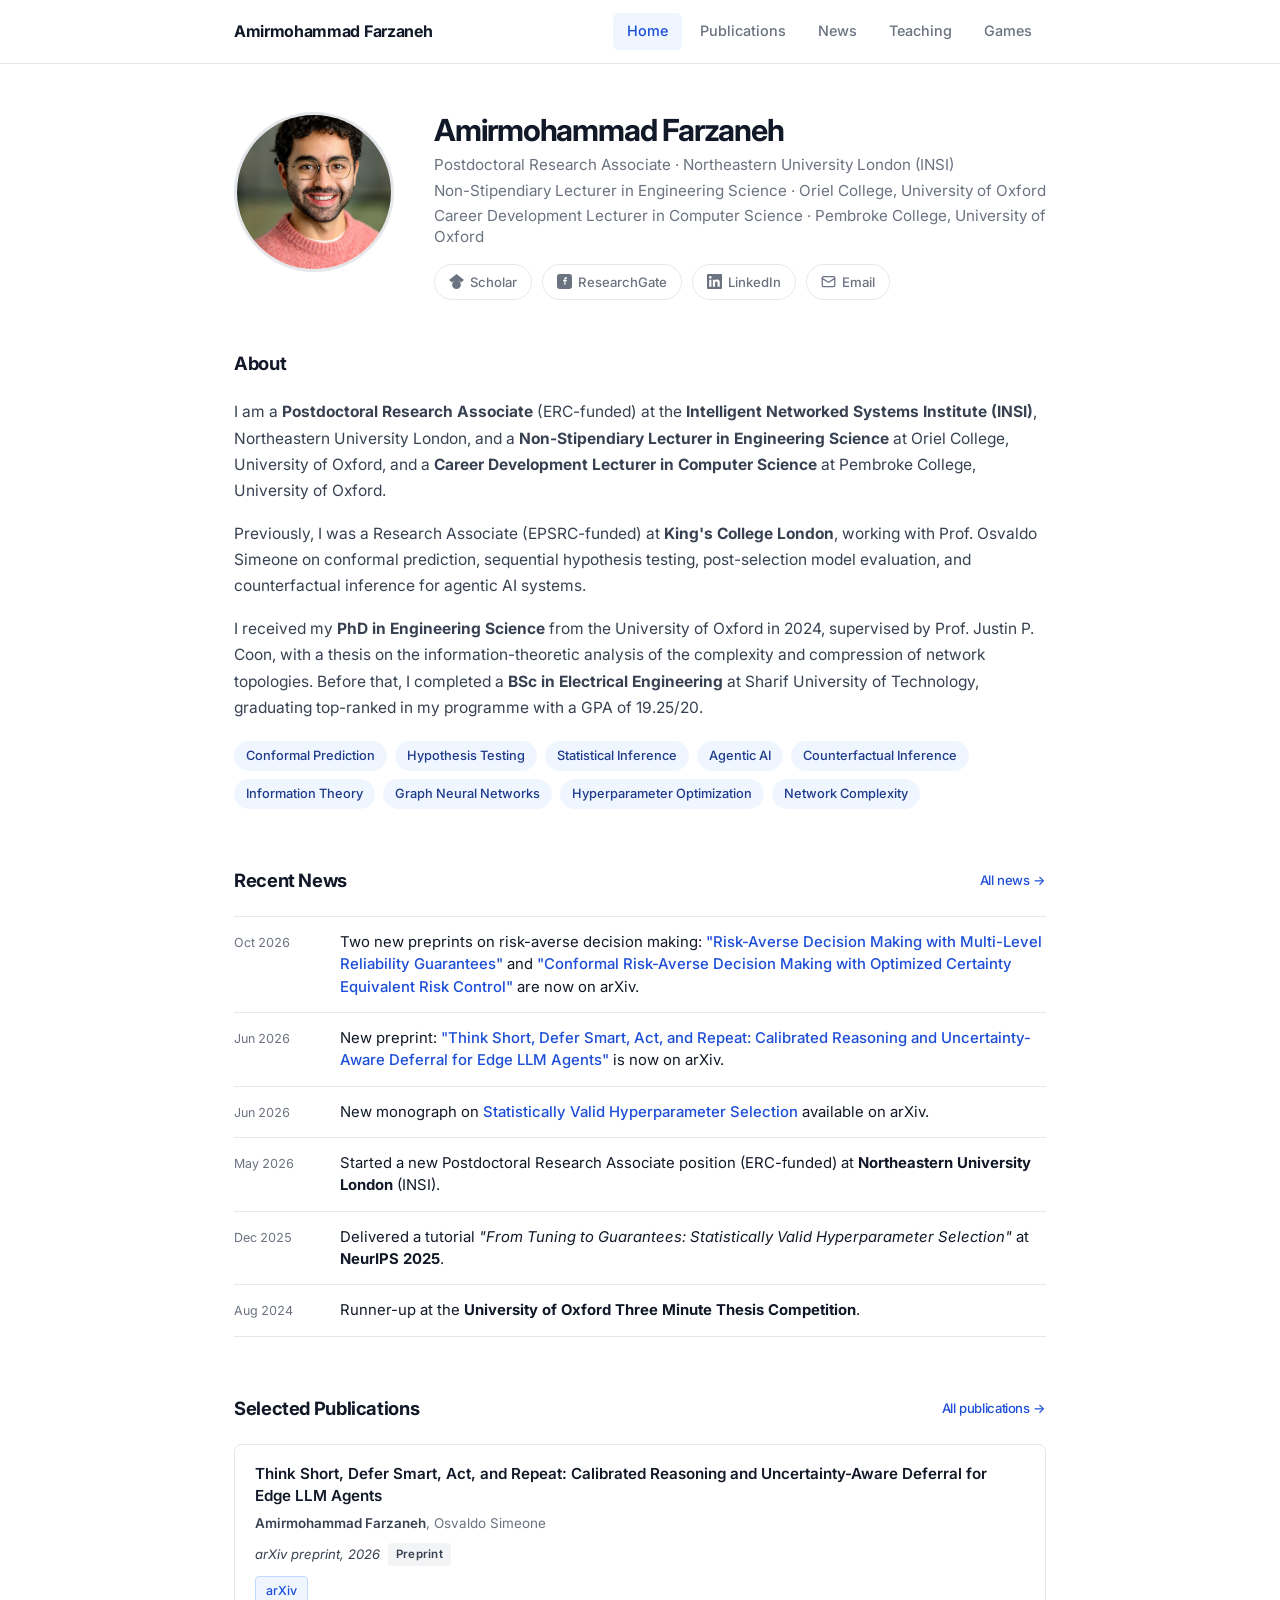
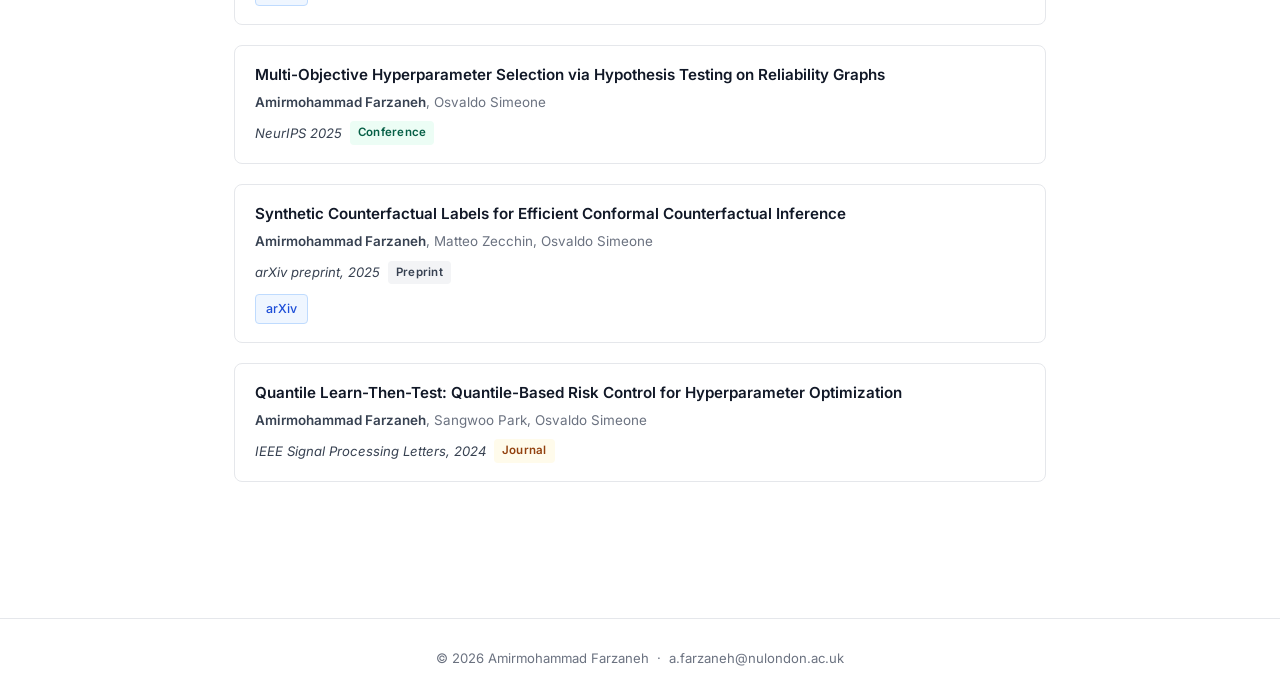
==== commit 1617a4b8: "Add Games section with the What If? demo for the ICML 2026 intent paper New games.html page listing " ====
--- a/index.html
+++ b/index.html
@@ -24,6 +24,7 @@
       <li><a href="publications.html">Publications</a></li>
       <li><a href="news.html">News</a></li>
       <li><a href="teaching.html">Teaching</a></li>
+      <li><a href="games.html">Games</a></li>
     </ul>
   </div>
 </nav>
--- a/css/style.css
+++ b/css/style.css
@@ -550,3 +550,85 @@
 
   .pub-item, .news-card, .course-item { padding: 14px 16px; }
 }
+
+/* ---- Games --------------------------------------------- */
+.games-intro { font-size: 0.95rem; color: #374151; margin-bottom: 36px; max-width: 64ch; }
+
+.game-list { list-style: none; display: grid; gap: 20px; }
+
+.game-card {
+  display: grid;
+  grid-template-columns: 240px 1fr;
+  gap: 22px;
+  padding: 18px 20px;
+  border: 1px solid var(--border);
+  border-radius: var(--radius);
+  background: var(--bg);
+  transition: border-color var(--transition), box-shadow var(--transition);
+}
+.game-card:hover { border-color: #93c5fd; box-shadow: 0 2px 12px rgba(29,78,216,0.07); }
+
+.game-thumb {
+  display: block;
+  border-radius: 6px;
+  overflow: hidden;
+  background: #0a1020;
+  aspect-ratio: 16 / 10;
+}
+.game-thumb img { width: 100%; height: 100%; object-fit: cover; }
+
+.game-body { min-width: 0; }
+
+.game-title {
+  font-size: 1.05rem;
+  font-weight: 700;
+  letter-spacing: -0.02em;
+  margin-bottom: 6px;
+}
+.game-title a { color: inherit; }
+.game-title a:hover { color: var(--blue); text-decoration: none; }
+
+.game-desc { font-size: 0.88rem; color: #374151; margin-bottom: 12px; }
+
+.game-paper {
+  font-size: 0.82rem;
+  color: var(--muted);
+  padding: 10px 12px;
+  background: var(--bg-soft);
+  border-left: 3px solid #bfdbfe;
+  border-radius: 4px;
+  margin-bottom: 14px;
+}
+.game-paper .game-paper-label {
+  display: block;
+  font-size: 0.7rem;
+  font-weight: 600;
+  letter-spacing: 0.06em;
+  text-transform: uppercase;
+  color: var(--muted);
+  margin-bottom: 2px;
+}
+.game-paper a { color: var(--text); font-weight: 600; }
+.game-paper a:hover { color: var(--blue); }
+
+.game-actions { display: flex; gap: 8px; flex-wrap: wrap; align-items: center; }
+
+.game-play {
+  display: inline-flex;
+  align-items: center;
+  gap: 6px;
+  font-size: 0.84rem;
+  font-weight: 600;
+  color: #fff;
+  background: var(--blue);
+  padding: 7px 14px;
+  border-radius: 6px;
+}
+.game-play:hover { background: var(--blue-dark); color: #fff; text-decoration: none; }
+
+.pub-link-game { border-color: #a7f3d0; color: #065f46; }
+.pub-link-game:hover { background: #ecfdf5; }
+
+@media (max-width: 640px) {
+  .game-card { grid-template-columns: 1fr; gap: 14px; padding: 14px 16px; }
+}
